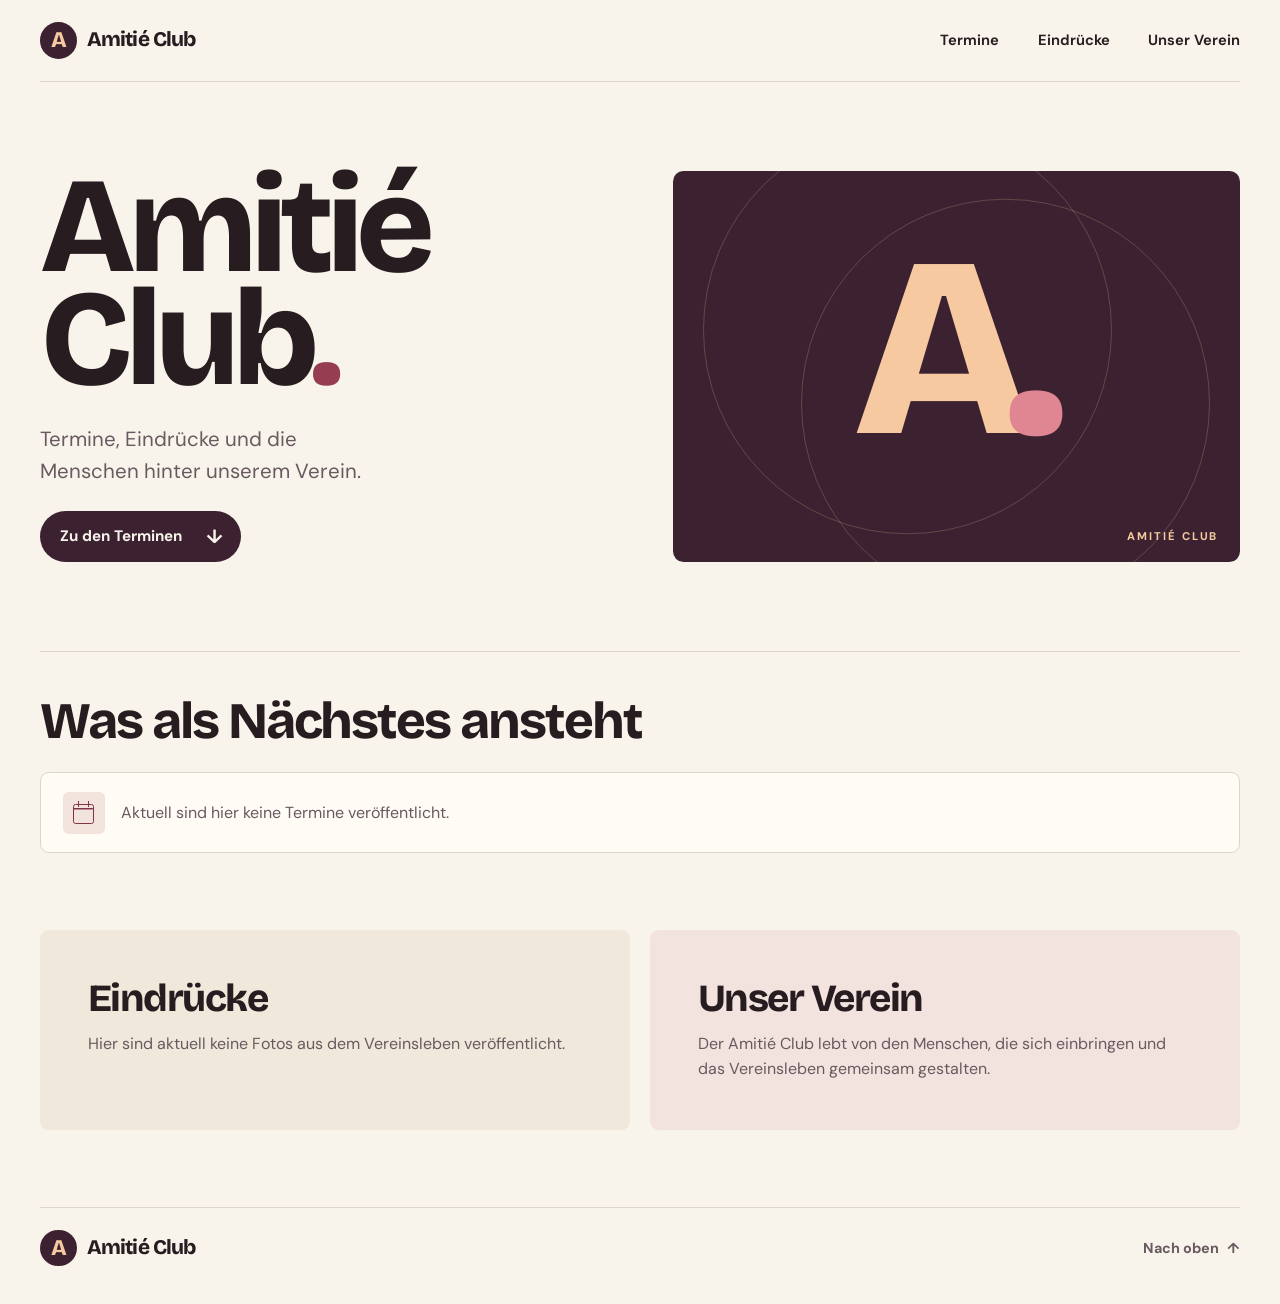
==== index.html @ d74d2906 "Build Amitié Club website" ====
<!doctype html>
<html lang="de">
<head>
  <meta charset="utf-8">
  <meta name="viewport" content="width=device-width, initial-scale=1">
  <meta name="description" content="Die Vereinsseite des Amitié Clubs mit Terminen und Einblicken ins Vereinsleben.">
  <meta name="theme-color" content="#f8f4eb">
  <title>Amitié Club · Vereinswebsite</title>
  <link rel="stylesheet" href="styles.css">
</head>
<body id="start">
  <a class="skip-link" href="#inhalt">Zum Inhalt</a>

  <header class="site-header shell">
    <a class="wordmark" href="#start" aria-label="Amitié Club, Startseite">
      <span class="wordmark-initial" aria-hidden="true">A</span>
      Amitié Club
    </a>
    <nav aria-label="Hauptnavigation">
      <a href="#termine">Termine</a>
      <a href="#eindruecke">Eindrücke</a>
      <a href="#verein">Unser Verein</a>
    </nav>
  </header>

  <main id="inhalt" class="shell">
    <section class="hero" aria-labelledby="seitentitel">
      <div class="hero-copy">
        <h1 id="seitentitel">Amitié<br>Club<span>.</span></h1>
        <p>Termine, Eindrücke und die Menschen hinter unserem Verein.</p>
        <a class="button" href="#termine">Zu den Terminen <span aria-hidden="true">↓</span></a>
      </div>
      <div class="hero-type" aria-hidden="true">
        <span class="hero-initial">A<span>.</span></span>
        <span class="hero-caption">Amitié Club</span>
      </div>
    </section>

    <section class="page-section" id="termine" aria-labelledby="termine-titel">
      <h2 id="termine-titel">Was als Nächstes ansteht</h2>
      <div class="agenda">
        <span class="calendar" aria-hidden="true"></span>
        <p>Aktuell sind hier keine Termine veröffentlicht.</p>
      </div>
    </section>

    <div class="club-grid">
      <section class="page-section impressions" id="eindruecke" aria-labelledby="eindruecke-titel">
        <h2 id="eindruecke-titel">Eindrücke</h2>
        <p>Hier sind aktuell keine Fotos aus dem Vereinsleben veröffentlicht.</p>
      </section>

      <section class="page-section about" id="verein" aria-labelledby="verein-titel">
        <h2 id="verein-titel">Unser Verein</h2>
        <p>Der Amitié Club lebt von den Menschen, die sich einbringen und das Vereinsleben gemeinsam gestalten.</p>
      </section>
    </div>
  </main>

  <footer class="site-footer shell">
    <a class="wordmark" href="#start" aria-label="Amitié Club, Startseite">
      <span class="wordmark-initial" aria-hidden="true">A</span>
      Amitié Club
    </a>
    <a class="back-to-top" href="#start">Nach oben <span aria-hidden="true">↑</span></a>
  </footer>
</body>
</html>
---- styles.css ----
@font-face {
  font-family: "Bricolage Grotesque";
  src: url("assets/fonts/bricolage-grotesque.woff2") format("woff2");
  font-weight: 200 800;
  font-display: swap;
}

@font-face {
  font-family: "DM Sans";
  src: url("assets/fonts/dm-sans.woff2") format("woff2");
  font-weight: 100 1000;
  font-display: swap;
}

:root {
  color-scheme: light;
  --paper: #f8f4eb;
  --ink: #271d21;
  --muted: #695960;
  --line: #dfd4c8;
  --plum: #3c2230;
  --berry: #963d52;
  --peach: #f6c9a0;
  --display: "Bricolage Grotesque", system-ui, sans-serif;
  font-family: "DM Sans", system-ui, sans-serif;
  color: var(--ink);
  background: var(--paper);
}

*, *::before, *::after {
  box-sizing: border-box;
}

body {
  margin: 0;
}

a {
  color: inherit;
  text-decoration-thickness: 1px;
  text-underline-offset: .25em;
}

a:focus-visible {
  outline: 2px solid var(--berry);
  outline-offset: 5px;
}

.skip-link {
  position: fixed;
  z-index: 2;
  top: .75rem;
  left: .75rem;
  padding: .75rem 1rem;
  border-radius: .25rem;
  background: var(--paper);
  transform: translateY(-200%);
}

.skip-link:focus {
  transform: none;
}

.shell {
  width: min(100% - 5rem, 76rem);
  margin-inline: auto;
}

.site-header,
.site-footer {
  display: flex;
  align-items: center;
  justify-content: space-between;
  gap: 1.5rem 2rem;
  padding-block: 1.375rem;
}

.site-header {
  border-bottom: 1px solid var(--line);
}

.wordmark {
  display: inline-flex;
  align-items: center;
  gap: .65rem;
  width: fit-content;
  font: 750 1.3rem / 1 var(--display);
  letter-spacing: -.045em;
  text-decoration: none;
}

.wordmark-initial {
  display: grid;
  place-items: center;
  width: 2.3rem;
  aspect-ratio: 1;
  border-radius: 50%;
  color: var(--peach);
  background: var(--plum);
  font-size: 1.4rem;
}

nav {
  display: flex;
  flex-wrap: wrap;
  gap: .35rem clamp(1rem, 3vw, 2.625rem);
  font-weight: 650;
  font-size: .92rem;
}

nav a,
.back-to-top {
  padding-block: .4rem;
  text-decoration: none;
}

nav a:hover,
.back-to-top:hover {
  text-decoration: underline;
}

.hero {
  display: grid;
  grid-template-columns: 1fr 1.02fr;
  align-items: stretch;
  gap: clamp(2rem, 6vw, 6rem);
  padding-block: clamp(2.5rem, 7vw, 6.5rem);
}

.hero-copy {
  align-self: center;
}

h1,
h2,
p {
  margin: 0;
}

h1,
h2 {
  font-family: var(--display);
  font-weight: 760;
}

h1 {
  font-size: clamp(5rem, 10.6vw, 10rem);
  line-height: .83;
  letter-spacing: -.06em;
}

h1 span {
  color: var(--berry);
}

.hero-copy p {
  max-width: 25ch;
  margin-block: 1.7rem 1.5rem;
  color: var(--muted);
  font-size: clamp(1.03rem, 1.7vw, 1.28rem);
  line-height: 1.55;
}

.button {
  display: inline-flex;
  align-items: center;
  justify-content: space-between;
  gap: 1.5rem;
  min-height: 3.15rem;
  padding: .65rem 1.1rem .65rem 1.25rem;
  border-radius: 2rem;
  color: var(--paper);
  background: var(--plum);
  font-size: .95rem;
  font-weight: 700;
  text-decoration: none;
}

.button:hover {
  background: var(--berry);
}

.button span {
  font-size: 1.2rem;
  line-height: 1;
}

.hero-type {
  position: relative;
  display: grid;
  min-height: 24rem;
  isolation: isolate;
  place-items: center;
  overflow: hidden;
  border-radius: .65rem;
  background: var(--plum);
  color: var(--peach);
}

.hero-type::before,
.hero-type::after {
  position: absolute;
  z-index: -1;
  width: 72%;
  aspect-ratio: 1;
  border: 1px solid #f6c9a038;
  border-radius: 50%;
  content: "";
}

.hero-type::before {
  transform: translate(-12%, -9%);
}

.hero-type::after {
  transform: translate(12%, 9%);
}

.hero-initial {
  padding-right: .11em;
  padding-bottom: .14em;
  font: 790 clamp(9rem, 20vw, 19rem) / .85 var(--display);
  letter-spacing: -.14em;
}

.hero-initial span {
  color: #df8692;
}

.hero-caption {
  position: absolute;
  right: 1.35rem;
  bottom: 1.15rem;
  color: var(--peach);
  font-size: .7rem;
  font-weight: 750;
  letter-spacing: .17em;
  text-transform: uppercase;
}

.page-section {
  scroll-margin-top: 1.5rem;
}

#termine {
  padding-block: clamp(1.75rem, 3.3vw, 3rem) clamp(3rem, 6vw, 5rem);
  border-top: 1px solid var(--line);
}

h2 {
  font-size: clamp(1.95rem, 4vw, 3.25rem);
  line-height: 1.05;
  letter-spacing: -.04em;
}

.agenda {
  display: flex;
  align-items: center;
  gap: 1rem;
  margin-top: 1.5rem;
  padding: 1.15rem 1.35rem;
  border: 1px solid var(--line);
  border-radius: .55rem;
  background: #fffcf6;
}

.calendar {
  position: relative;
  flex: 0 0 2.65rem;
  height: 2.65rem;
  border-radius: .35rem;
  background: #f2e3dc;
  color: #803349;
}

.calendar::before {
  position: absolute;
  inset: .78rem .68rem .65rem;
  border: 1.5px solid currentColor;
  border-radius: .16rem;
  background: linear-gradient(currentColor, currentColor) no-repeat center .19rem / 100% 1.5px;
  content: "";
}

.calendar::after {
  position: absolute;
  top: .61rem;
  left: .97rem;
  width: .68rem;
  height: .32rem;
  border-inline: 1.5px solid currentColor;
  content: "";
}

.agenda p,
.club-grid p {
  color: var(--muted);
  line-height: 1.6;
}

.club-grid {
  display: grid;
  grid-template-columns: 1fr 1fr;
  gap: 1.25rem;
  padding-bottom: clamp(3rem, 6vw, 5rem);
}

.club-grid section {
  padding: clamp(1.4rem, 4vw, 3rem);
  border-radius: .55rem;
  background: #f0e8da;
}

.club-grid .about {
  background: #f2e3df;
}

.club-grid h2 {
  font-size: clamp(1.85rem, 3vw, 2.6rem);
}

.club-grid p {
  max-width: 45ch;
  margin-top: .75rem;
}

.site-footer {
  border-top: 1px solid var(--line);
  margin-bottom: 1rem;
}

.back-to-top {
  flex-shrink: 0;
  color: var(--muted);
  font-size: .9rem;
  font-weight: 700;
}

.back-to-top span {
  margin-left: .3rem;
}

@media (max-width: 760px) {
  .shell {
    width: calc(100% - 2.5rem);
  }

  .hero {
    grid-template-columns: 1fr;
  }

  .hero-type {
    min-height: clamp(13rem, 58vw, 22rem);
  }

  .hero-type::before,
  .hero-type::after {
    width: min(65%, 24rem);
  }

  .hero-initial {
    font-size: clamp(9rem, 36vw, 16rem);
  }
}

@media (max-width: 500px) {
  .site-header {
    flex-wrap: wrap;
    gap: .65rem;
    padding-block: 1rem .7rem;
  }

  .site-header nav {
    width: 100%;
  }

  .club-grid {
    grid-template-columns: 1fr;
  }
}

@media (prefers-reduced-motion: no-preference) {
  html {
    scroll-behavior: smooth;
  }
}
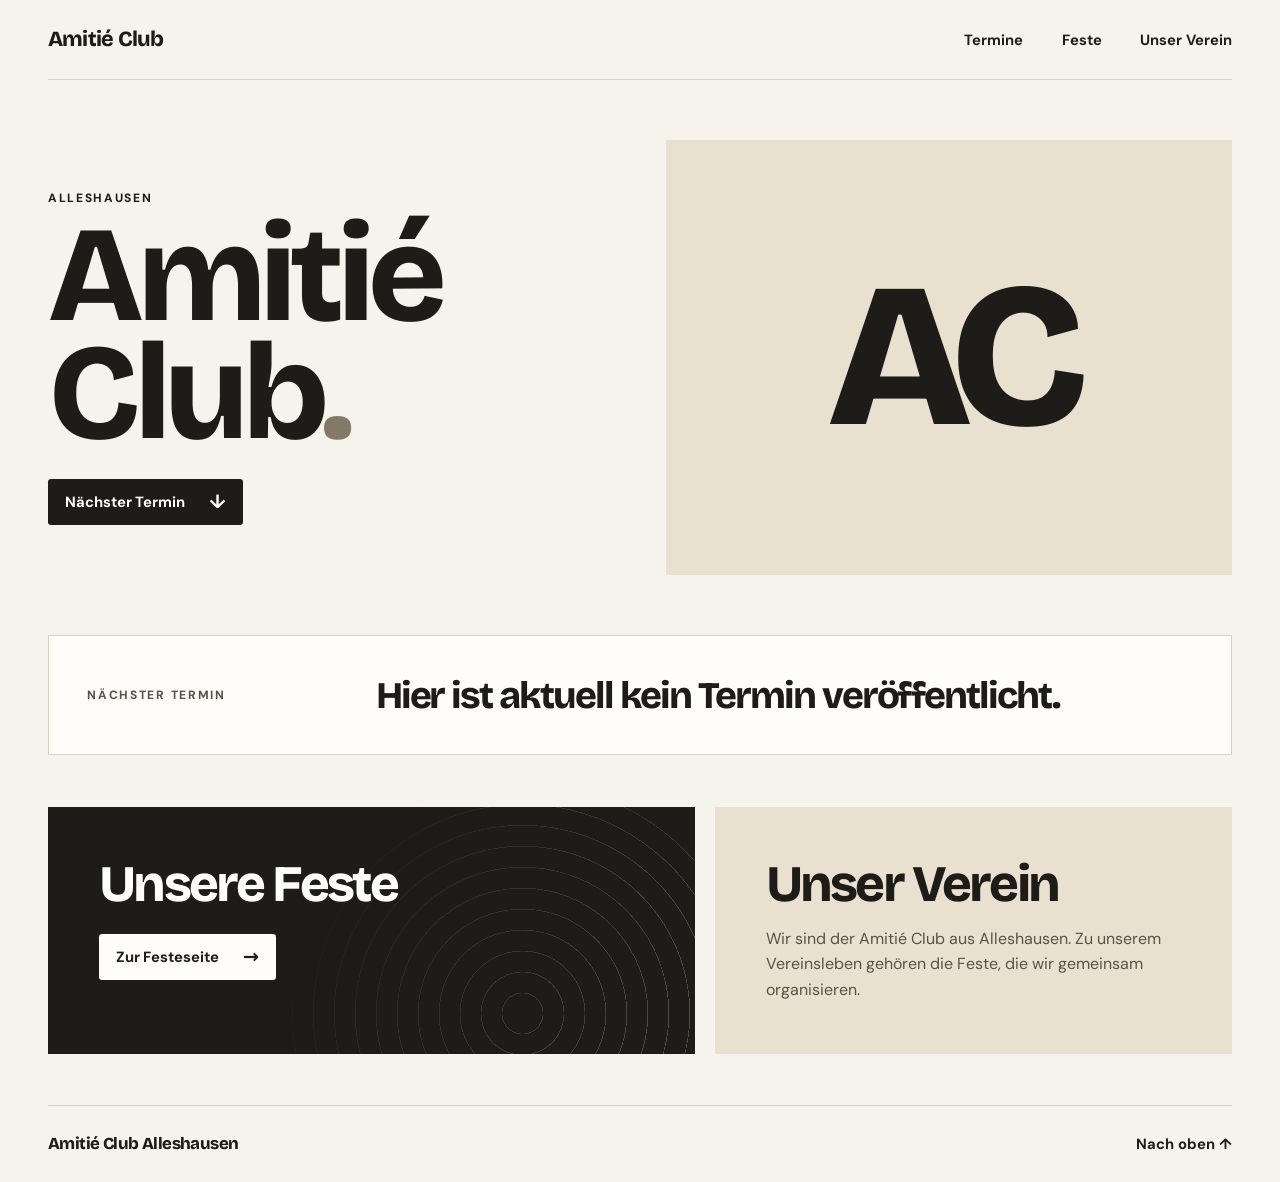
==== commit 53b5d2db: "Switch club website to neutral palette and add festival page" ====
--- a/index.html
+++ b/index.html
@@ -3,22 +3,19 @@
 <head>
   <meta charset="utf-8">
   <meta name="viewport" content="width=device-width, initial-scale=1">
-  <meta name="description" content="Die Vereinsseite des Amitié Clubs mit Terminen und Einblicken ins Vereinsleben.">
-  <meta name="theme-color" content="#f8f4eb">
-  <title>Amitié Club · Vereinswebsite</title>
+  <meta name="description" content="Amitié Club Alleshausen. Der nächste Vereinstermin, unsere Feste und Einblicke in den Verein.">
+  <meta name="theme-color" content="#f6f3ed">
+  <title>Amitié Club Alleshausen</title>
   <link rel="stylesheet" href="styles.css">
 </head>
 <body id="start">
   <a class="skip-link" href="#inhalt">Zum Inhalt</a>
 
   <header class="site-header shell">
-    <a class="wordmark" href="#start" aria-label="Amitié Club, Startseite">
-      <span class="wordmark-initial" aria-hidden="true">A</span>
-      Amitié Club
-    </a>
+    <a class="wordmark" href="./" aria-current="page">Amitié Club</a>
     <nav aria-label="Hauptnavigation">
-      <a href="#termine">Termine</a>
-      <a href="#eindruecke">Eindrücke</a>
+      <a href="#naechster-termin">Termine</a>
+      <a href="feste.html">Feste</a>
       <a href="#verein">Unser Verein</a>
     </nav>
   </header>
@@ -26,43 +23,35 @@
   <main id="inhalt" class="shell">
     <section class="hero" aria-labelledby="seitentitel">
       <div class="hero-copy">
+        <p class="label">Alleshausen</p>
         <h1 id="seitentitel">Amitié<br>Club<span>.</span></h1>
-        <p>Termine, Eindrücke und die Menschen hinter unserem Verein.</p>
-        <a class="button" href="#termine">Zu den Terminen <span aria-hidden="true">↓</span></a>
+        <a class="button" href="#naechster-termin">Nächster Termin <span aria-hidden="true">↓</span></a>
       </div>
-      <div class="hero-type" aria-hidden="true">
-        <span class="hero-initial">A<span>.</span></span>
-        <span class="hero-caption">Amitié Club</span>
+      <div class="hero-art">
+        <span class="hero-lettering" aria-hidden="true">AC</span>
       </div>
     </section>
 
-    <section class="page-section" id="termine" aria-labelledby="termine-titel">
-      <h2 id="termine-titel">Was als Nächstes ansteht</h2>
-      <div class="agenda">
-        <span class="calendar" aria-hidden="true"></span>
-        <p>Aktuell sind hier keine Termine veröffentlicht.</p>
-      </div>
+    <section class="agenda" id="naechster-termin" aria-labelledby="termin-titel">
+      <h2 class="label" id="termin-titel">Nächster Termin</h2>
+      <p class="agenda-title">Hier ist aktuell kein Termin veröffentlicht.</p>
     </section>
 
-    <div class="club-grid">
-      <section class="page-section impressions" id="eindruecke" aria-labelledby="eindruecke-titel">
-        <h2 id="eindruecke-titel">Eindrücke</h2>
-        <p>Hier sind aktuell keine Fotos aus dem Vereinsleben veröffentlicht.</p>
+    <div class="home-grid">
+      <section class="festival-teaser" aria-labelledby="feste-titel">
+        <h2 id="feste-titel">Unsere Feste</h2>
+        <a class="button button-light" href="feste.html">Zur Festeseite <span aria-hidden="true">→</span></a>
       </section>
-
-      <section class="page-section about" id="verein" aria-labelledby="verein-titel">
+      <section class="about" id="verein" aria-labelledby="verein-titel">
         <h2 id="verein-titel">Unser Verein</h2>
-        <p>Der Amitié Club lebt von den Menschen, die sich einbringen und das Vereinsleben gemeinsam gestalten.</p>
+        <p>Wir sind der Amitié Club aus Alleshausen. Zu unserem Vereinsleben gehören die Feste, die wir gemeinsam organisieren.</p>
       </section>
     </div>
   </main>
 
   <footer class="site-footer shell">
-    <a class="wordmark" href="#start" aria-label="Amitié Club, Startseite">
-      <span class="wordmark-initial" aria-hidden="true">A</span>
-      Amitié Club
-    </a>
-    <a class="back-to-top" href="#start">Nach oben <span aria-hidden="true">↑</span></a>
+    <a class="wordmark" href="./">Amitié Club Alleshausen</a>
+    <a href="#start">Nach oben <span aria-hidden="true">↑</span></a>
   </footer>
 </body>
 </html>
--- a/styles.css
+++ b/styles.css
@@ -14,13 +14,12 @@
 
 :root {
   color-scheme: light;
-  --paper: #f8f4eb;
-  --ink: #271d21;
-  --muted: #695960;
-  --line: #dfd4c8;
-  --plum: #3c2230;
-  --berry: #963d52;
-  --peach: #f6c9a0;
+  --paper: #f6f3ed;
+  --cream: #e9e0d0;
+  --white: #fffdfa;
+  --ink: #1d1c19;
+  --muted: #57524a;
+  --line: #d7d0c3;
   --display: "Bricolage Grotesque", system-ui, sans-serif;
   font-family: "DM Sans", system-ui, sans-serif;
   color: var(--ink);
@@ -31,18 +30,17 @@
   box-sizing: border-box;
 }
 
-body {
+body, h1, h2, p {
   margin: 0;
 }
 
 a {
   color: inherit;
-  text-decoration-thickness: 1px;
   text-underline-offset: .25em;
 }
 
 a:focus-visible {
-  outline: 2px solid var(--berry);
+  outline: 2px solid var(--ink);
   outline-offset: 5px;
 }
 
@@ -52,8 +50,7 @@
   top: .75rem;
   left: .75rem;
   padding: .75rem 1rem;
-  border-radius: .25rem;
-  background: var(--paper);
+  background: var(--white);
   transform: translateY(-200%);
 }
 
@@ -62,7 +59,7 @@
 }
 
 .shell {
-  width: min(100% - 5rem, 76rem);
+  width: min(100% - 5rem, 74rem);
   margin-inline: auto;
 }
 
@@ -71,113 +68,95 @@
   display: flex;
   align-items: center;
   justify-content: space-between;
-  gap: 1.5rem 2rem;
-  padding-block: 1.375rem;
+  flex-wrap: wrap;
+  gap: .6rem 2rem;
 }
 
 .site-header {
+  min-height: 5rem;
+  padding-block: 1rem;
   border-bottom: 1px solid var(--line);
 }
 
 .wordmark {
-  display: inline-flex;
-  align-items: center;
-  gap: .65rem;
-  width: fit-content;
-  font: 750 1.3rem / 1 var(--display);
-  letter-spacing: -.045em;
+  font: 760 1.35rem / 1.1 var(--display);
+  letter-spacing: -.035em;
   text-decoration: none;
-}
-
-.wordmark-initial {
-  display: grid;
-  place-items: center;
-  width: 2.3rem;
-  aspect-ratio: 1;
-  border-radius: 50%;
-  color: var(--peach);
-  background: var(--plum);
-  font-size: 1.4rem;
 }
 
 nav {
   display: flex;
+  align-items: center;
   flex-wrap: wrap;
-  gap: .35rem clamp(1rem, 3vw, 2.625rem);
-  font-weight: 650;
-  font-size: .92rem;
-}
-
-nav a,
-.back-to-top {
+  gap: .25rem clamp(1rem, 3vw, 2.5rem);
+}
+
+nav a, .site-footer > a:last-child {
   padding-block: .4rem;
+  font-size: .925rem;
+  font-weight: 680;
   text-decoration: none;
 }
 
 nav a:hover,
-.back-to-top:hover {
+nav a[aria-current="page"],
+.site-footer > a:last-child:hover {
   text-decoration: underline;
 }
 
 .hero {
   display: grid;
-  grid-template-columns: 1fr 1.02fr;
+  grid-template-columns: 1fr 1fr;
   align-items: stretch;
-  gap: clamp(2rem, 6vw, 6rem);
-  padding-block: clamp(2.5rem, 7vw, 6.5rem);
+  gap: clamp(.875rem, 4vw, 3.5rem);
+  padding-block: clamp(1.25rem, 5vw, 3.75rem);
 }
 
 .hero-copy {
   align-self: center;
-}
-
-h1,
-h2,
-p {
-  margin: 0;
-}
-
-h1,
-h2 {
+  padding-block: 1rem;
+}
+
+.label {
+  font-size: .75rem;
+  font-weight: 760;
+  letter-spacing: .14em;
+  line-height: 1.45;
+  text-transform: uppercase;
+}
+
+h1, h2:not(.label), .agenda-title {
   font-family: var(--display);
   font-weight: 760;
+  letter-spacing: -.055em;
 }
 
 h1 {
-  font-size: clamp(5rem, 10.6vw, 10rem);
-  line-height: .83;
-  letter-spacing: -.06em;
+  margin-block: .6rem 1.6rem;
+  font-size: clamp(4.75rem, 10.6vw, 9.5rem);
+  line-height: .87;
 }
 
 h1 span {
-  color: var(--berry);
-}
-
-.hero-copy p {
-  max-width: 25ch;
-  margin-block: 1.7rem 1.5rem;
-  color: var(--muted);
-  font-size: clamp(1.03rem, 1.7vw, 1.28rem);
-  line-height: 1.55;
+  color: #837967;
 }
 
 .button {
   display: inline-flex;
   align-items: center;
-  justify-content: space-between;
   gap: 1.5rem;
-  min-height: 3.15rem;
-  padding: .65rem 1.1rem .65rem 1.25rem;
-  border-radius: 2rem;
-  color: var(--paper);
-  background: var(--plum);
-  font-size: .95rem;
+  min-height: 2.9rem;
+  padding: .65rem 1.05rem;
+  border-radius: .2rem;
+  background: var(--ink);
+  color: var(--white);
+  font-size: .925rem;
   font-weight: 700;
   text-decoration: none;
 }
 
 .button:hover {
-  background: var(--berry);
+  background: #3b3832;
 }
 
 .button span {
@@ -185,159 +164,139 @@
   line-height: 1;
 }
 
-.hero-type {
-  position: relative;
+.button-light {
+  color: var(--ink);
+  background: var(--white);
+}
+
+.button-light:hover {
+  background: var(--cream);
+}
+
+.button-light:focus-visible {
+  outline-color: var(--white);
+}
+
+.hero-art {
   display: grid;
-  min-height: 24rem;
-  isolation: isolate;
+  min-height: clamp(18rem, 34vw, 29rem);
   place-items: center;
   overflow: hidden;
-  border-radius: .65rem;
-  background: var(--plum);
-  color: var(--peach);
-}
-
-.hero-type::before,
-.hero-type::after {
+  background: var(--cream);
+}
+
+.hero-lettering {
+  font: 800 clamp(8rem, 16vw, 14rem) / .9 var(--display);
+  letter-spacing: -.09em;
+}
+
+section[id] {
+  scroll-margin-top: 1.5rem;
+}
+
+.agenda {
+  display: grid;
+  grid-template-columns: minmax(8.75rem, 1fr) 3fr;
+  align-items: center;
+  gap: 1rem;
+  padding: clamp(1.25rem, 3.3vw, 2.4rem);
+  border: 1px solid var(--line);
+  background: var(--white);
+}
+
+.agenda .label {
+  color: var(--muted);
+}
+
+.agenda-title {
+  font-size: clamp(1.5rem, 3vw, 2.35rem);
+  line-height: 1.1;
+}
+
+.home-grid {
+  display: grid;
+  grid-template-columns: 1.25fr 1fr;
+  gap: 1.25rem;
+  padding-block: clamp(1.25rem, 4vw, 3.5rem);
+}
+
+.home-grid section {
+  padding: clamp(1.5rem, 4vw, 3.2rem);
+}
+
+.home-grid h2 {
+  font-size: clamp(2.15rem, 4vw, 3.4rem);
+  line-height: 1.05;
+}
+
+.festival-teaser,
+.festival-hero {
+  position: relative;
+  isolation: isolate;
+  overflow: hidden;
+  background: var(--ink);
+  color: var(--white);
+}
+
+.festival-teaser::before,
+.festival-hero::before {
   position: absolute;
   z-index: -1;
-  width: 72%;
+  right: -9%;
+  bottom: -77%;
+  width: clamp(19rem, 36vw, 35rem);
   aspect-ratio: 1;
-  border: 1px solid #f6c9a038;
   border-radius: 50%;
+  background: repeating-radial-gradient(circle, transparent 0 1.25rem, #eee0c13d 1.26rem 1.31rem);
+  mask-image: linear-gradient(120deg, transparent 12%, black 70%);
   content: "";
 }
 
-.hero-type::before {
-  transform: translate(-12%, -9%);
-}
-
-.hero-type::after {
-  transform: translate(12%, 9%);
-}
-
-.hero-initial {
-  padding-right: .11em;
-  padding-bottom: .14em;
-  font: 790 clamp(9rem, 20vw, 19rem) / .85 var(--display);
-  letter-spacing: -.14em;
-}
-
-.hero-initial span {
-  color: #df8692;
-}
-
-.hero-caption {
-  position: absolute;
-  right: 1.35rem;
-  bottom: 1.15rem;
-  color: var(--peach);
-  font-size: .7rem;
-  font-weight: 750;
-  letter-spacing: .17em;
-  text-transform: uppercase;
-}
-
-.page-section {
-  scroll-margin-top: 1.5rem;
-}
-
-#termine {
-  padding-block: clamp(1.75rem, 3.3vw, 3rem) clamp(3rem, 6vw, 5rem);
-  border-top: 1px solid var(--line);
-}
-
-h2 {
-  font-size: clamp(1.95rem, 4vw, 3.25rem);
-  line-height: 1.05;
-  letter-spacing: -.04em;
-}
-
-.agenda {
-  display: flex;
-  align-items: center;
-  gap: 1rem;
-  margin-top: 1.5rem;
-  padding: 1.15rem 1.35rem;
-  border: 1px solid var(--line);
-  border-radius: .55rem;
-  background: #fffcf6;
-}
-
-.calendar {
-  position: relative;
-  flex: 0 0 2.65rem;
-  height: 2.65rem;
-  border-radius: .35rem;
-  background: #f2e3dc;
-  color: #803349;
-}
-
-.calendar::before {
-  position: absolute;
-  inset: .78rem .68rem .65rem;
-  border: 1.5px solid currentColor;
-  border-radius: .16rem;
-  background: linear-gradient(currentColor, currentColor) no-repeat center .19rem / 100% 1.5px;
-  content: "";
-}
-
-.calendar::after {
-  position: absolute;
-  top: .61rem;
-  left: .97rem;
-  width: .68rem;
-  height: .32rem;
-  border-inline: 1.5px solid currentColor;
-  content: "";
-}
-
-.agenda p,
-.club-grid p {
+.festival-teaser .button {
+  margin-top: 1.4rem;
+}
+
+.about {
+  background: var(--cream);
+}
+
+.about p {
+  max-width: 42ch;
+  margin-top: .9rem;
   color: var(--muted);
   line-height: 1.6;
 }
 
-.club-grid {
-  display: grid;
-  grid-template-columns: 1fr 1fr;
-  gap: 1.25rem;
-  padding-bottom: clamp(3rem, 6vw, 5rem);
-}
-
-.club-grid section {
-  padding: clamp(1.4rem, 4vw, 3rem);
-  border-radius: .55rem;
-  background: #f0e8da;
-}
-
-.club-grid .about {
-  background: #f2e3df;
-}
-
-.club-grid h2 {
-  font-size: clamp(1.85rem, 3vw, 2.6rem);
-}
-
-.club-grid p {
-  max-width: 45ch;
-  margin-top: .75rem;
+.festival-page {
+  padding-block: clamp(1.25rem, 4vw, 3.5rem);
+}
+
+.festival-hero {
+  margin-bottom: clamp(1rem, 3vw, 2rem);
+  padding: clamp(1.5rem, 6vw, 5rem);
+}
+
+.festival-hero::before {
+  right: -5%;
+  bottom: -50%;
+  width: clamp(19rem, 59vw, 48rem);
+}
+
+.festival-hero h1 {
+  margin-bottom: 0;
+}
+
+.festival-hero h1 span {
+  color: #cbbb9b;
 }
 
 .site-footer {
+  padding-block: 1.35rem;
   border-top: 1px solid var(--line);
-  margin-bottom: 1rem;
-}
-
-.back-to-top {
-  flex-shrink: 0;
-  color: var(--muted);
-  font-size: .9rem;
-  font-weight: 700;
-}
-
-.back-to-top span {
-  margin-left: .3rem;
+}
+
+.site-footer .wordmark {
+  font-size: 1.05rem;
 }
 
 @media (max-width: 760px) {
@@ -345,37 +304,24 @@
     width: calc(100% - 2.5rem);
   }
 
-  .hero {
+  .hero-art {
+    min-height: 17rem;
+  }
+}
+
+@media (max-width: 600px) {
+  .hero,
+  .agenda,
+  .home-grid {
     grid-template-columns: 1fr;
   }
 
-  .hero-type {
-    min-height: clamp(13rem, 58vw, 22rem);
-  }
-
-  .hero-type::before,
-  .hero-type::after {
-    width: min(65%, 24rem);
-  }
-
-  .hero-initial {
-    font-size: clamp(9rem, 36vw, 16rem);
-  }
-}
-
-@media (max-width: 500px) {
-  .site-header {
-    flex-wrap: wrap;
-    gap: .65rem;
-    padding-block: 1rem .7rem;
-  }
-
-  .site-header nav {
-    width: 100%;
-  }
-
-  .club-grid {
-    grid-template-columns: 1fr;
+  .agenda {
+    gap: .5rem;
+  }
+
+  .hero-lettering {
+    font-size: 9rem;
   }
 }
 
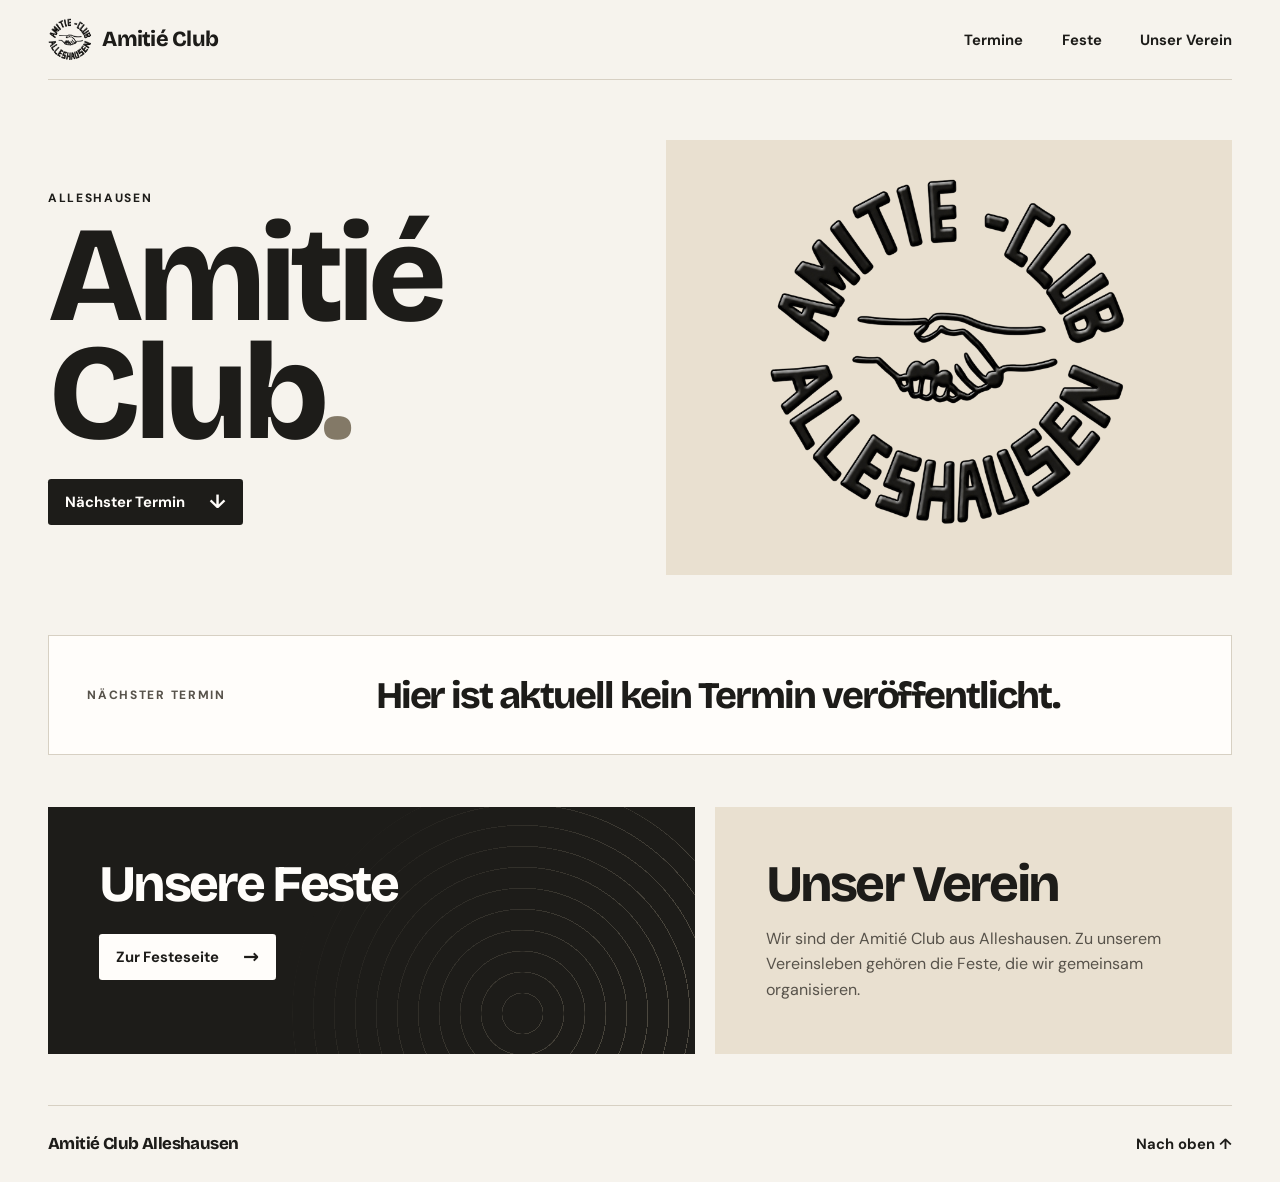
==== commit 6b4522cc: "Use the official Amitié Club logo" ====
--- a/index.html
+++ b/index.html
@@ -6,13 +6,17 @@
   <meta name="description" content="Amitié Club Alleshausen. Der nächste Vereinstermin, unsere Feste und Einblicke in den Verein.">
   <meta name="theme-color" content="#f6f3ed">
   <title>Amitié Club Alleshausen</title>
+  <link rel="icon" type="image/png" href="assets/amitie-club-logo.png">
   <link rel="stylesheet" href="styles.css">
 </head>
 <body id="start">
   <a class="skip-link" href="#inhalt">Zum Inhalt</a>
 
   <header class="site-header shell">
-    <a class="wordmark" href="./" aria-current="page">Amitié Club</a>
+    <a class="wordmark" href="./" aria-current="page">
+      <img class="header-logo" src="assets/amitie-club-logo.png" alt="" width="48" height="48">
+      Amitié Club
+    </a>
     <nav aria-label="Hauptnavigation">
       <a href="#naechster-termin">Termine</a>
       <a href="feste.html">Feste</a>
@@ -28,7 +32,7 @@
         <a class="button" href="#naechster-termin">Nächster Termin <span aria-hidden="true">↓</span></a>
       </div>
       <div class="hero-art">
-        <span class="hero-lettering" aria-hidden="true">AC</span>
+        <img class="hero-logo" src="assets/amitie-club-logo.png" alt="Vereinslogo des Amitié Clubs Alleshausen mit Handschlag" width="600" height="600" fetchpriority="high">
       </div>
     </section>
 
--- a/styles.css
+++ b/styles.css
@@ -79,9 +79,17 @@
 }
 
 .wordmark {
+  display: inline-flex;
+  align-items: center;
+  gap: .65rem;
   font: 760 1.35rem / 1.1 var(--display);
   letter-spacing: -.035em;
   text-decoration: none;
+}
+
+.header-logo {
+  width: 2.75rem;
+  height: auto;
 }
 
 nav {
@@ -185,9 +193,9 @@
   background: var(--cream);
 }
 
-.hero-lettering {
-  font: 800 clamp(8rem, 16vw, 14rem) / .9 var(--display);
-  letter-spacing: -.09em;
+.hero-logo {
+  width: min(78%, 23rem);
+  height: auto;
 }
 
 section[id] {
@@ -320,8 +328,8 @@
     gap: .5rem;
   }
 
-  .hero-lettering {
-    font-size: 9rem;
+  .hero-logo {
+    width: min(76%, 14rem);
   }
 }
 
